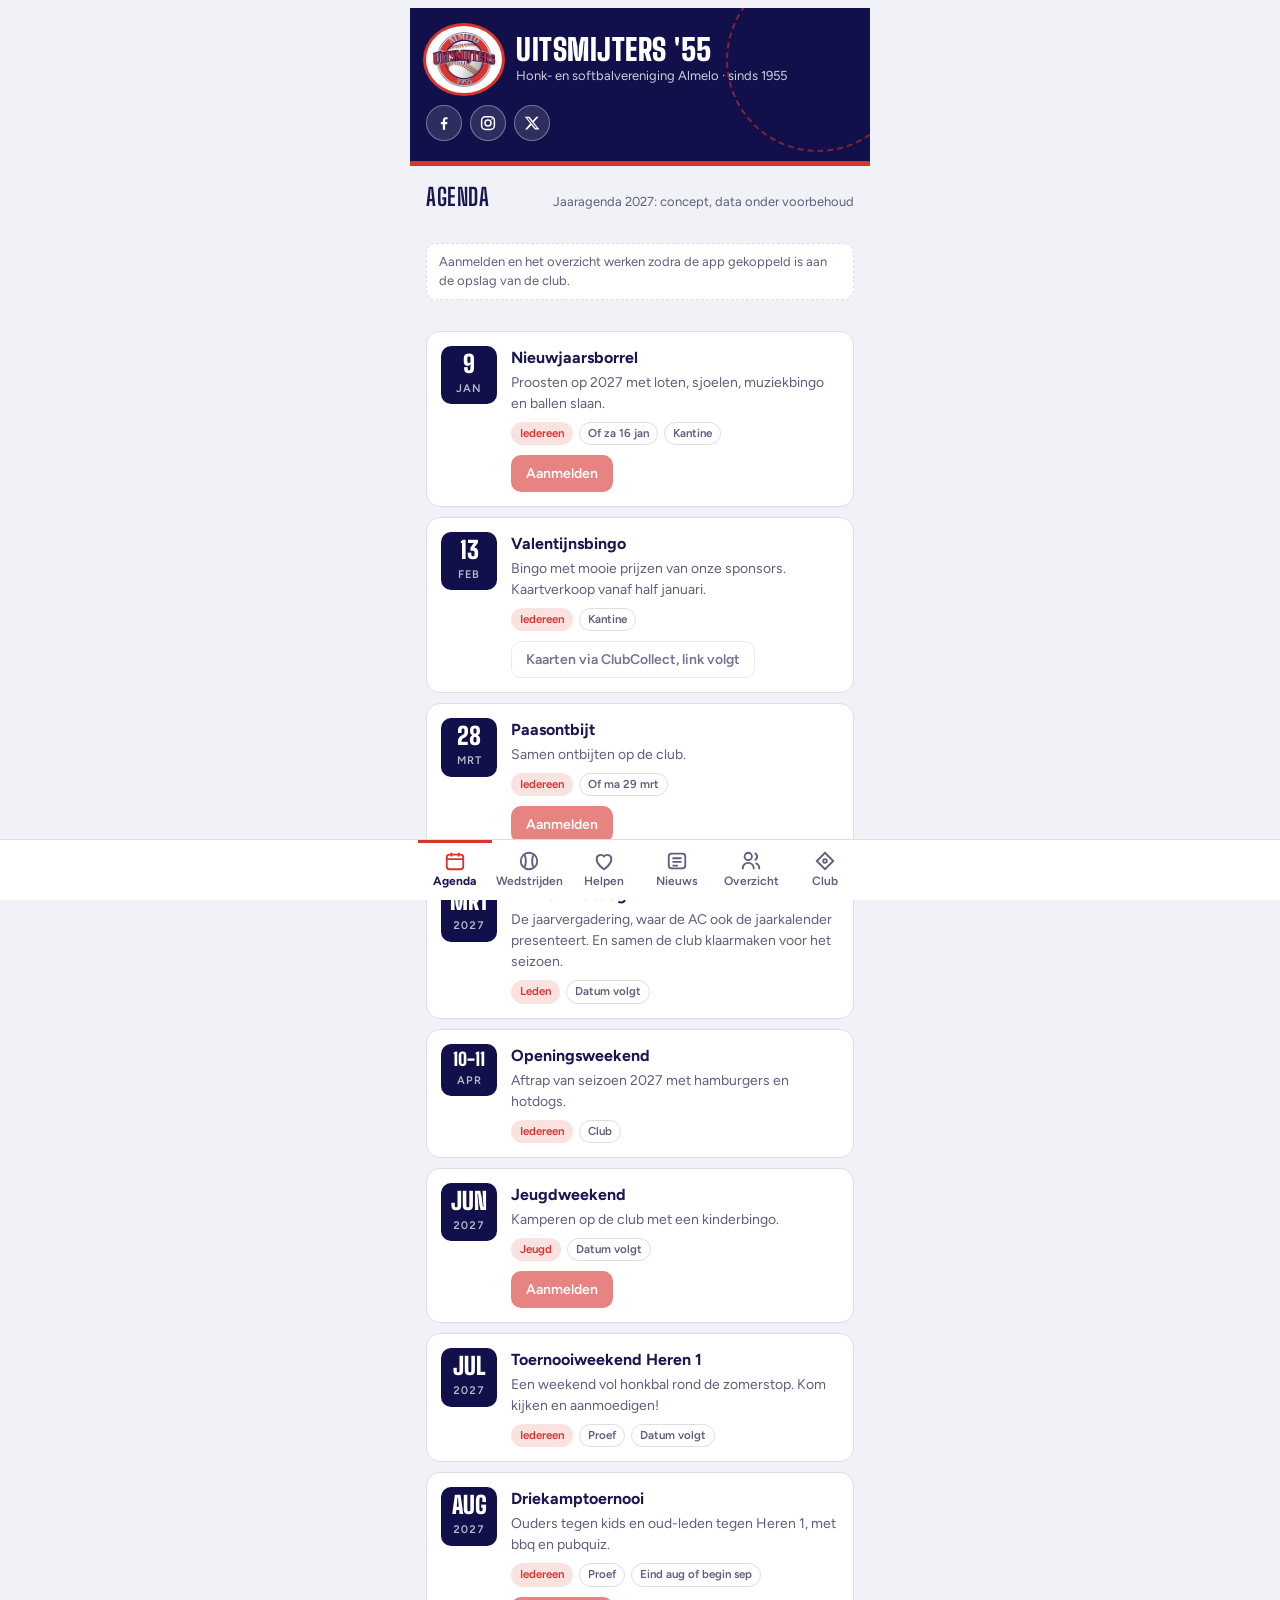
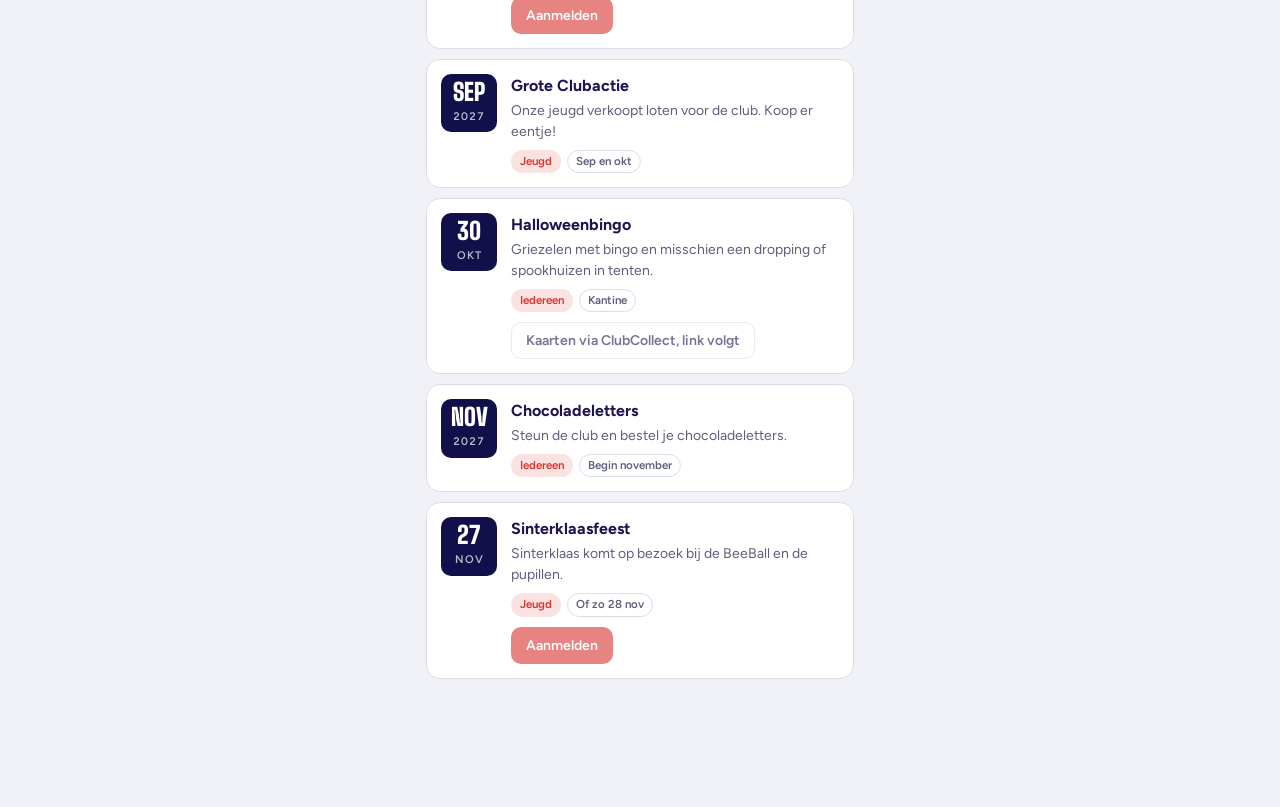
==== u55/index.html @ 9876edd7 "Clubapp Uitsmijters '55: eerste versie in u55/ - Installeerbare webapp (PWA) met tabs Agenda, Wedstr" ====
<!doctype html>
<html lang="nl">
<head>
<meta charset="utf-8">
<meta name="viewport" content="width=device-width,initial-scale=1,viewport-fit=cover">
<title>Uitsmijters '55</title>
<meta name="description" content="De clubapp van honk- en softbalvereniging Uitsmijters '55 uit Almelo: agenda, wedstrijden, vrijwilligersdiensten en nieuws.">
<meta name="theme-color" content="#12104a">
<link rel="manifest" href="manifest.webmanifest">
<link rel="icon" href="icons/icon-192.png">
<link rel="apple-touch-icon" href="icons/apple-touch-icon.png">
<meta name="apple-mobile-web-app-capable" content="yes">
<meta name="apple-mobile-web-app-title" content="U55">
<link rel="preconnect" href="https://fonts.googleapis.com">
<link rel="stylesheet" href="https://fonts.googleapis.com/css2?family=Big+Shoulders+Display:wght@700;900&family=Figtree:wght@400;500;600;700&display=swap">
<link rel="stylesheet" href="style.css">
</head>
<body>
<div class="app">
  <header class="top wrap">
    <div class="brand">
      <img class="logo" alt="Logo van de club" src="icons/logo.jpg" width="76" height="65">
      <div>
        <h1 style="color:#fff" id="clubnaam"></h1>
        <div class="sub" style="color:#fff" id="clubsub"></div>
      </div>
    </div>
    <div class="kopregel"><nav class="socials" id="socials" aria-label="Volg de club"></nav></div>
  </header>
  <main class="wrap" id="main"><p class="status">Laden...</p></main>
</div>

<nav class="tabs" aria-label="Hoofdmenu">
  <div class="inner">
    <button data-tab="agenda" aria-current="page"><svg viewBox="0 0 24 24" fill="none" stroke="currentColor" stroke-width="2" aria-hidden="true"><rect x="3" y="5" width="18" height="16" rx="3"/><path d="M3 10h18M8 3v4M16 3v4"/></svg>Agenda</button>
    <button data-tab="wedstrijden"><svg viewBox="0 0 24 24" fill="none" stroke="currentColor" stroke-width="2" aria-hidden="true"><circle cx="12" cy="12" r="9"/><path d="M7 5.5c2 2 2 11 0 13M17 5.5c-2 2-2 11 0 13"/></svg>Wedstrijden</button>
    <button data-tab="helpen"><svg viewBox="0 0 24 24" fill="none" stroke="currentColor" stroke-width="2" aria-hidden="true"><path d="M12 21s-8-5-8-11a4.5 4.5 0 0 1 8-3 4.5 4.5 0 0 1 8 3c0 6-8 11-8 11z"/></svg>Helpen</button>
    <button data-tab="nieuws"><svg viewBox="0 0 24 24" fill="none" stroke="currentColor" stroke-width="2" aria-hidden="true"><rect x="3" y="4" width="18" height="16" rx="3"/><path d="M7 9h10M7 13h10M7 17h6"/></svg>Nieuws</button>
    <button data-tab="ac" hidden><svg viewBox="0 0 24 24" fill="none" stroke="currentColor" stroke-width="2" aria-hidden="true"><path d="M9 11a4 4 0 1 0 0-8 4 4 0 0 0 0 8zM3 21v-1a6 6 0 0 1 12 0v1M16 3.5a4 4 0 0 1 0 7.5M21 21v-1a6 6 0 0 0-4-5.6"/></svg>Overzicht</button>
    <button data-tab="club"><svg viewBox="0 0 24 24" fill="none" stroke="currentColor" stroke-width="2" aria-hidden="true"><path d="M12 3l9 9-9 9-9-9z"/><circle cx="12" cy="12" r="2"/></svg>Club</button>
  </div>
</nav>
<noscript><p style="padding:16px">Zet JavaScript aan om de clubapp te gebruiken.</p></noscript>
<script src="config.js"></script>
<script src="app.js"></script>
</body>
</html>
---- u55/style.css ----
/* Layout: één telefoonkolom met vaste tabbalk onderin; op desktop gecentreerd als app-scherm */
:root {
  --bg: #f1f2f7;
  --surface: #ffffff;
  --ink: #1a1652;
  --muted: #5c5f7d;
  --line: #dcdde8;
  --red: #d8342e;
  --on-red: #ffffff;
  --navy: #12104a;
  --silver: #b9bccb;
  --accent: #d8342e;
  --ok: #1d7a46;
  --t-heren: #d8342e;
  --t-u15: #1f4fa3;
  --t-u12: #13806f;
  --t-bee: #b7860b;
  --display: "Big Shoulders Display", "Arial Narrow", Impact, sans-serif;
  --body: "Figtree", system-ui, -apple-system, "Segoe UI", sans-serif;
}
@media (prefers-color-scheme: dark) { :root:not([data-theme="light"]) {
  --bg: #0b0a2c; --surface: #17154a; --ink: #eceefa; --muted: #a3a6c4; --line: #2a2766;
  --red: #ee4a43; --on-red: #ffffff; --navy: #12104a; --accent: #ff7a73; --ok: #5fd18f; --t-heren: #ff6b64; --t-u15: #7fa8ff; --t-u12: #4fd1b8; --t-bee: #f2c14e; color-scheme: dark } }
:root[data-theme="dark"] {
  --bg: #0b0a2c; --surface: #17154a; --ink: #eceefa; --muted: #a3a6c4; --line: #2a2766;
  --red: #ee4a43; --on-red: #ffffff; --navy: #12104a; --accent: #ff7a73; --ok: #5fd18f; --t-heren: #ff6b64; --t-u15: #7fa8ff; --t-u12: #4fd1b8; --t-bee: #f2c14e; color-scheme: dark }

* { box-sizing: border-box }
html, body { height: 100% }
body { background: var(--bg); color: var(--ink); font: 15px/1.5 var(--body); }
.app { max-width: 460px; margin: 0 auto; min-height: 100%; display: flex; flex-direction: column; background: var(--bg); }
.wrap { padding-left: max(16px, env(safe-area-inset-left, 0px)); padding-right: max(16px, env(safe-area-inset-right, 0px)); }

header.top { background: var(--navy); color: #fff; padding-block: 18px 20px; position: relative; overflow: hidden; border-bottom: 5px solid var(--red); }
header.top::after { content: ""; position: absolute; right: -40px; top: -40px; width: 180px; height: 180px; border-radius: 50%; border: 2px dashed rgba(216,52,46,.55); pointer-events: none; }
header.top .brand { display: flex; align-items: center; gap: 14px; position: relative; z-index: 1; }
.logo { width: 76px; height: auto; flex: none; background: #fff; border-radius: 50%; padding: 6px; box-shadow: 0 0 0 3px var(--red); }
header.top h1 { font: 900 30px/1 var(--display); letter-spacing: .5px; margin: 0; text-transform: uppercase; }
header.top .kopregel { display: flex; align-items: center; justify-content: space-between; gap: 10px; flex-wrap: wrap; margin-top: 12px; position: relative; z-index: 1; }
header.top .kopregel .demo { margin-top: 0; }
header.top .socials { display: flex; gap: 8px; }
header.top .socials a { width: 36px; height: 36px; border-radius: 50%; display: grid; place-items: center; background: rgba(255,255,255,.12); border: 1px solid rgba(255,255,255,.35); color: #fff; }
header.top .socials a:hover, header.top .socials a:focus-visible { background: var(--red); border-color: var(--red); }
header.top .socials svg { width: 18px; height: 18px; }
header.top .sub { font-size: 13px; opacity: .8; margin-top: 2px; }
.demo { position: relative; z-index: 1; margin-top: 14px; display: inline-flex; gap: 6px; align-items: center; background: var(--red); color: var(--on-red); font-weight: 700; font-size: 12px; padding: 4px 10px; border-radius: 999px; letter-spacing: .3px; }

main { flex: 1; padding-block: 18px 110px; display: flex; flex-direction: column; gap: 18px; }
h2 { font: 700 24px/1.1 var(--display); text-transform: uppercase; letter-spacing: .6px; margin: 0; text-wrap: balance; }
.section-head { display: flex; justify-content: space-between; align-items: baseline; gap: 12px; }
.small { font-size: 13px; color: var(--muted); }

.list { display: flex; flex-direction: column; gap: 10px; }
.item { background: var(--surface); border: 1px solid var(--line); border-radius: 14px; padding: 14px; display: grid; grid-template-columns: 56px 1fr; gap: 14px; align-items: start; }
.date { text-align: center; border-radius: 10px; background: var(--navy); color: #fff; padding-block: 6px; font-variant-numeric: tabular-nums; }
.date b { display: block; font: 900 24px/1 var(--display); text-transform: uppercase; white-space: nowrap; }
.date b.lang { font-size: 18px; }
.date span { font-size: 11px; text-transform: uppercase; letter-spacing: 1px; color: var(--silver); font-weight: 600; }
.item h3 { margin: 0 0 2px; font-size: 16px; }
.item p { margin: 0; color: var(--muted); font-size: 14px; min-width: 0; }
.tags { display: flex; flex-wrap: wrap; gap: 6px; margin-top: 8px; }
.tag { font-size: 11.5px; font-weight: 600; padding: 2px 8px; border-radius: 999px; border: 1px solid var(--line); color: var(--muted); }
.tag.wie { border-color: transparent; background: color-mix(in srgb, var(--accent) 14%, transparent); color: var(--accent); }
.row { display: flex; gap: 8px; margin-top: 10px; flex-wrap: wrap; }

button, .btn { font: 600 14px var(--body); border-radius: 10px; padding: 9px 14px; border: 1px solid var(--line); background: var(--surface); color: var(--ink); cursor: pointer; text-decoration: none; display: inline-flex; align-items: center; gap: 6px; }
button.primary, a.btn.primary { background: var(--red); color: var(--on-red); border-color: transparent; }
button:focus-visible, .btn:focus-visible, input:focus-visible, select:focus-visible { outline: 3px solid var(--accent); outline-offset: 2px; }
button:disabled { opacity: .6; cursor: not-allowed; }
button.done { background: transparent; color: var(--ok); border-color: var(--ok); }

.slots { display: flex; flex-direction: column; gap: 8px; margin-top: 10px; }
.slot { display: flex; justify-content: space-between; align-items: center; gap: 10px; padding: 8px 10px; border-radius: 10px; background: var(--bg); font-size: 14px; }

.takenlijst { border-top: 5px solid var(--navy); }
.takenlijst.ac { border-top-color: var(--red); }
.takenlijst h3 { margin: 0; font-size: 18px; }
.waarschuwing { margin-top: 8px; padding: 8px 10px; border-radius: 10px; font-size: 13px; font-weight: 600; background: rgba(216, 52, 46, .10); border: 1px solid rgba(216, 52, 46, .30); color: var(--ink); }
.taak { display: flex; align-items: flex-start; gap: 10px; padding: 9px 10px; border-radius: 10px; background: var(--bg); font-size: 14px; }
.taak input[type=checkbox] { width: 20px; height: 20px; margin: 1px 0 0; padding: 0; accent-color: var(--red); flex: none; }
.taak .wat { flex: 1; min-width: 0; }
.taak .meta { font-size: 12.5px; color: var(--muted); }
.taak .meta.laat { color: var(--red); font-weight: 600; }
.taak.klaar .titel { text-decoration: line-through; color: var(--muted); }
.taak button.weg { border: 0; background: none; color: var(--muted); font-size: 18px; line-height: 1; padding: 0 4px; cursor: pointer; }
.takenform { display: grid; grid-template-columns: 1fr 1fr; gap: 8px; margin-top: 10px; }
.takenform .vol { grid-column: 1 / -1; }
.takenform input { min-width: 0; width: 100%; box-sizing: border-box; }
.slot .open { color: var(--muted); font-size: 13px; }
.meter { height: 6px; border-radius: 6px; background: var(--line); overflow: hidden; margin-top: 6px; }
.meter i { display: block; height: 100%; background: var(--red); }

.news { background: var(--surface); border: 1px solid var(--line); border-radius: 14px; padding: 16px; }
.news .kicker { font-size: 11.5px; letter-spacing: 1px; text-transform: uppercase; font-weight: 700; color: var(--accent); }
.news h3 { margin: 4px 0 6px; font-size: 17px; text-wrap: balance; }
.news p { margin: 0; color: var(--muted); font-size: 14px; }
.news .newsimg { display: block; width: calc(100% + 32px); margin: -16px -16px 12px; border-radius: 14px 14px 0 0; aspect-ratio: 3 / 2; object-fit: cover; }
.news .newslink { display: inline-block; margin-top: 10px; font-size: 14px; font-weight: 600; color: var(--accent); }
.news { overflow: hidden; }

.homeplate { display: grid; grid-template-columns: 1fr auto; gap: 12px; align-items: center; background: var(--navy); color: #fff; border: 1px solid var(--line); border-radius: 14px; padding: 16px; }
.homeplate p { margin: 2px 0 0; opacity: .8; font-size: 13px; }
.homeplate a { background: var(--red); color: var(--on-red); border: none; }

.sheet { background: var(--surface); border: 1px solid var(--line); border-radius: 14px; padding: 16px; display: flex; flex-direction: column; gap: 12px; }
label { font-size: 13px; font-weight: 600; display: flex; flex-direction: column; gap: 4px; }
input, select { font: 15px var(--body); padding: 10px 12px; border-radius: 10px; border: 1px solid var(--line); background: var(--bg); color: var(--ink); }
.note { font-size: 12.5px; color: var(--muted); }
.toast { position: fixed; left: 50%; transform: translateX(-50%); bottom: calc(86px + env(safe-area-inset-bottom, 0px)); background: var(--ok); color: #fff; padding: 10px 16px; border-radius: 999px; font-weight: 600; font-size: 14px; z-index: 30; }


.chips { display: flex; gap: 6px; flex-wrap: wrap; }
.chip { font: 600 13px var(--body); padding: 6px 12px; border-radius: 999px; border: 1px solid var(--line); background: var(--surface); color: var(--ink); cursor: pointer; }
.chip[aria-pressed="true"] { background: var(--navy); color: #fff; border-color: var(--navy); }
.match { background: var(--surface); border: 1px solid var(--line); border-radius: 14px; padding: 12px 14px; display: flex; flex-direction: column; gap: 6px; }
.match .meta { display: flex; justify-content: space-between; gap: 8px; font-size: 12.5px; color: var(--muted); flex-wrap: wrap; }
.match .line { display: grid; grid-template-columns: 1fr auto; gap: 8px; align-items: center; font-size: 15px; }
.match .line.u55 { font-weight: 700; }
.match .score { font: 900 22px/1 var(--display); font-variant-numeric: tabular-nums; min-width: 28px; text-align: right; }
.badge { font-size: 11px; font-weight: 700; letter-spacing: .4px; text-transform: uppercase; padding: 2px 8px; border-radius: 999px; }
.badge.thuis { background: var(--red); color: var(--on-red); }
.badge.uit { border: 1px solid var(--line); color: var(--muted); }
.badge.res-w { background: color-mix(in srgb, var(--ok) 16%, transparent); color: var(--ok); }
.badge.res-l { background: color-mix(in srgb, var(--red) 14%, transparent); color: var(--red); }
.badge.res-d, .badge.res-x { border: 1px solid var(--line); color: var(--muted); }
.table-wrap { overflow-x: auto; background: var(--surface); border: 1px solid var(--line); border-radius: 14px; }
table.stand { width: 100%; border-collapse: collapse; font-size: 14px; font-variant-numeric: tabular-nums; }
table.stand th, table.stand td { padding: 8px 10px; text-align: right; border-bottom: 1px solid var(--line); white-space: nowrap; }
table.stand th:nth-child(2), table.stand td:nth-child(2) { text-align: left; white-space: normal; }
table.stand th { font-size: 11.5px; text-transform: uppercase; letter-spacing: .5px; color: var(--muted); }
table.stand tr.u55 td { font-weight: 700; background: color-mix(in srgb, var(--red) 10%, transparent); }
table.stand tr:last-child td { border-bottom: none; }
.bron { font-size: 12px; color: var(--muted); }

.weekend { background: var(--navy); color: #fff; border-radius: 16px; padding: 16px; display: flex; flex-direction: column; gap: 10px; border-left: 6px solid var(--red); }
.weekend h2 { color: #fff; }
.weekend .sub { font-size: 13px; color: var(--silver); }
.weekend .rij[class*="t-"] { border-left: 4px solid var(--tc); padding-left: 10px; margin-left: -4px; }
.weekend .rij { display: grid; grid-template-columns: 64px 1fr; gap: 12px; align-items: center; padding-top: 10px; border-top: 1px solid rgba(255,255,255,.15); }
.weekend .tijd { font: 900 20px/1 var(--display); font-variant-numeric: tabular-nums; }
.weekend .tijd span { display: block; font: 600 11px var(--body); text-transform: uppercase; letter-spacing: 1px; color: var(--silver); margin-top: 3px; }
.weekend .wie { min-width: 0; }
.weekend .wie b { display: block; font-size: 15px; }
.weekend .wie small { color: var(--silver); font-size: 12.5px; }
.weekend.uit { background: var(--surface); color: var(--ink); border: 1px solid var(--line); border-left: 6px solid var(--silver); }
.weekend.uit h2 { color: var(--ink); }
.weekend.uit .sub, .weekend.uit .tijd span, .weekend.uit .wie small { color: var(--muted); }
.weekend.uit .rij { border-top-color: var(--line); }
.match { border-left: 5px solid var(--tc, var(--line)); }
.match[class*="t-"] { background: var(--tcl); border-color: var(--tcm); border-left-color: var(--tc); }
.chip.t-heren, .chip.t-u15, .chip.t-u12 { background: var(--tcl); }
.table-wrap[class*="t-"] { border-top: 4px solid var(--tc); }
.table-wrap[class*="t-"] tr.u55 td { background: var(--tcm); }
.t-heren { --tc: var(--t-heren); --tcl: rgba(216, 52, 46, .10); --tcm: rgba(216, 52, 46, .18); }
.t-u15 { --tc: var(--t-u15); --tcl: rgba(31, 79, 163, .10); --tcm: rgba(31, 79, 163, .18); }
.t-u12 { --tc: var(--t-u12); --tcl: rgba(19, 128, 111, .10); --tcm: rgba(19, 128, 111, .18); }
.t-bee { --tc: var(--t-bee); --tcl: rgba(183, 134, 11, .12); --tcm: rgba(183, 134, 11, .20); }

.tiles { display: grid; grid-template-columns: repeat(2, minmax(0, 1fr)); gap: 10px; }
.tilegroup h3 { margin: 0 0 8px; font-size: 13px; letter-spacing: 1px; text-transform: uppercase; color: var(--muted); }
a.tile { display: flex; flex-direction: column; gap: 6px; min-height: 92px; padding: 14px; border-radius: 14px; background: var(--surface); border: 1px solid var(--line); border-top: 4px solid var(--navy); color: var(--text); text-decoration: none; }
a.tile:active { transform: scale(.98); }
a.tile:focus-visible { outline: 3px solid var(--accent); outline-offset: 2px; }
a.tile svg { width: 24px; height: 24px; color: var(--accent); flex: none; }
a.tile b { font-size: 15px; line-height: 1.25; }
a.tile span { font-size: 12.5px; color: var(--muted); line-height: 1.3; }
a.tile[class*="t-"] { background: var(--tcl); border-color: var(--tcm); border-top-color: var(--tc); }
a.tile[class*="t-"] svg { color: var(--tc); }
.tilefoot { font-size: 12.5px; color: var(--muted); text-align: center; }
.badge.team { background: var(--tcm); color: var(--tc); }
.chip.t-heren, .chip.t-u15, .chip.t-u12 { border-color: var(--tc); color: var(--tc); }
.chip[aria-pressed="true"].t-heren, .chip[aria-pressed="true"].t-u15, .chip[aria-pressed="true"].t-u12 { background: var(--tc); color: #fff; }
.weekend .wie .badge.team { vertical-align: 2px; }
.weekend:not(.uit) .badge.team { background: #fff; }
nav.tabs { position: fixed; left: 0; right: 0; bottom: 0; z-index: 20; background: var(--surface); border-top: 1px solid var(--line); padding-bottom: env(safe-area-inset-bottom, 0px); }
nav.tabs .inner { max-width: 460px; margin: 0 auto; display: grid; grid-auto-flow: column; grid-auto-columns: 1fr; padding-left: max(8px, env(safe-area-inset-left, 0px)); padding-right: max(8px, env(safe-area-inset-right, 0px)); }
nav.tabs button { border: none; background: none; border-radius: 0; flex-direction: column; gap: 2px; padding: 10px 4px 12px; color: var(--muted); font-size: 12px; justify-content: center; }
nav.tabs button svg { width: 22px; height: 22px; }
nav.tabs button[aria-current="page"] { color: var(--ink); font-weight: 700; box-shadow: inset 0 3px 0 var(--red); }
nav.tabs button[aria-current="page"] svg { color: var(--red); }
@media (prefers-reduced-motion: no-preference) { .view { animation: in .2s ease-out } @keyframes in { from { opacity: .4; transform: translateY(4px) } to { opacity: 1; transform: none } } }

/* Echte app: extra onderdelen */
.status { font-size: 13px; color: var(--muted); background: var(--surface); border: 1px dashed var(--line); border-radius: 10px; padding: 8px 12px; }
.status.fout { border-color: var(--red); color: var(--ink); }
.login { display: flex; justify-content: center; }
.login button { font-size: 13px; background: none; border: none; color: var(--muted); text-decoration: underline; }
.leeg { font-size: 14px; color: var(--muted); margin: 0; }
.bezet { color: var(--muted); font-size: 13px; font-weight: 600; }
textarea { font: 15px var(--body); padding: 10px 12px; border-radius: 10px; border: 1px solid var(--line); background: var(--bg); color: var(--ink); }
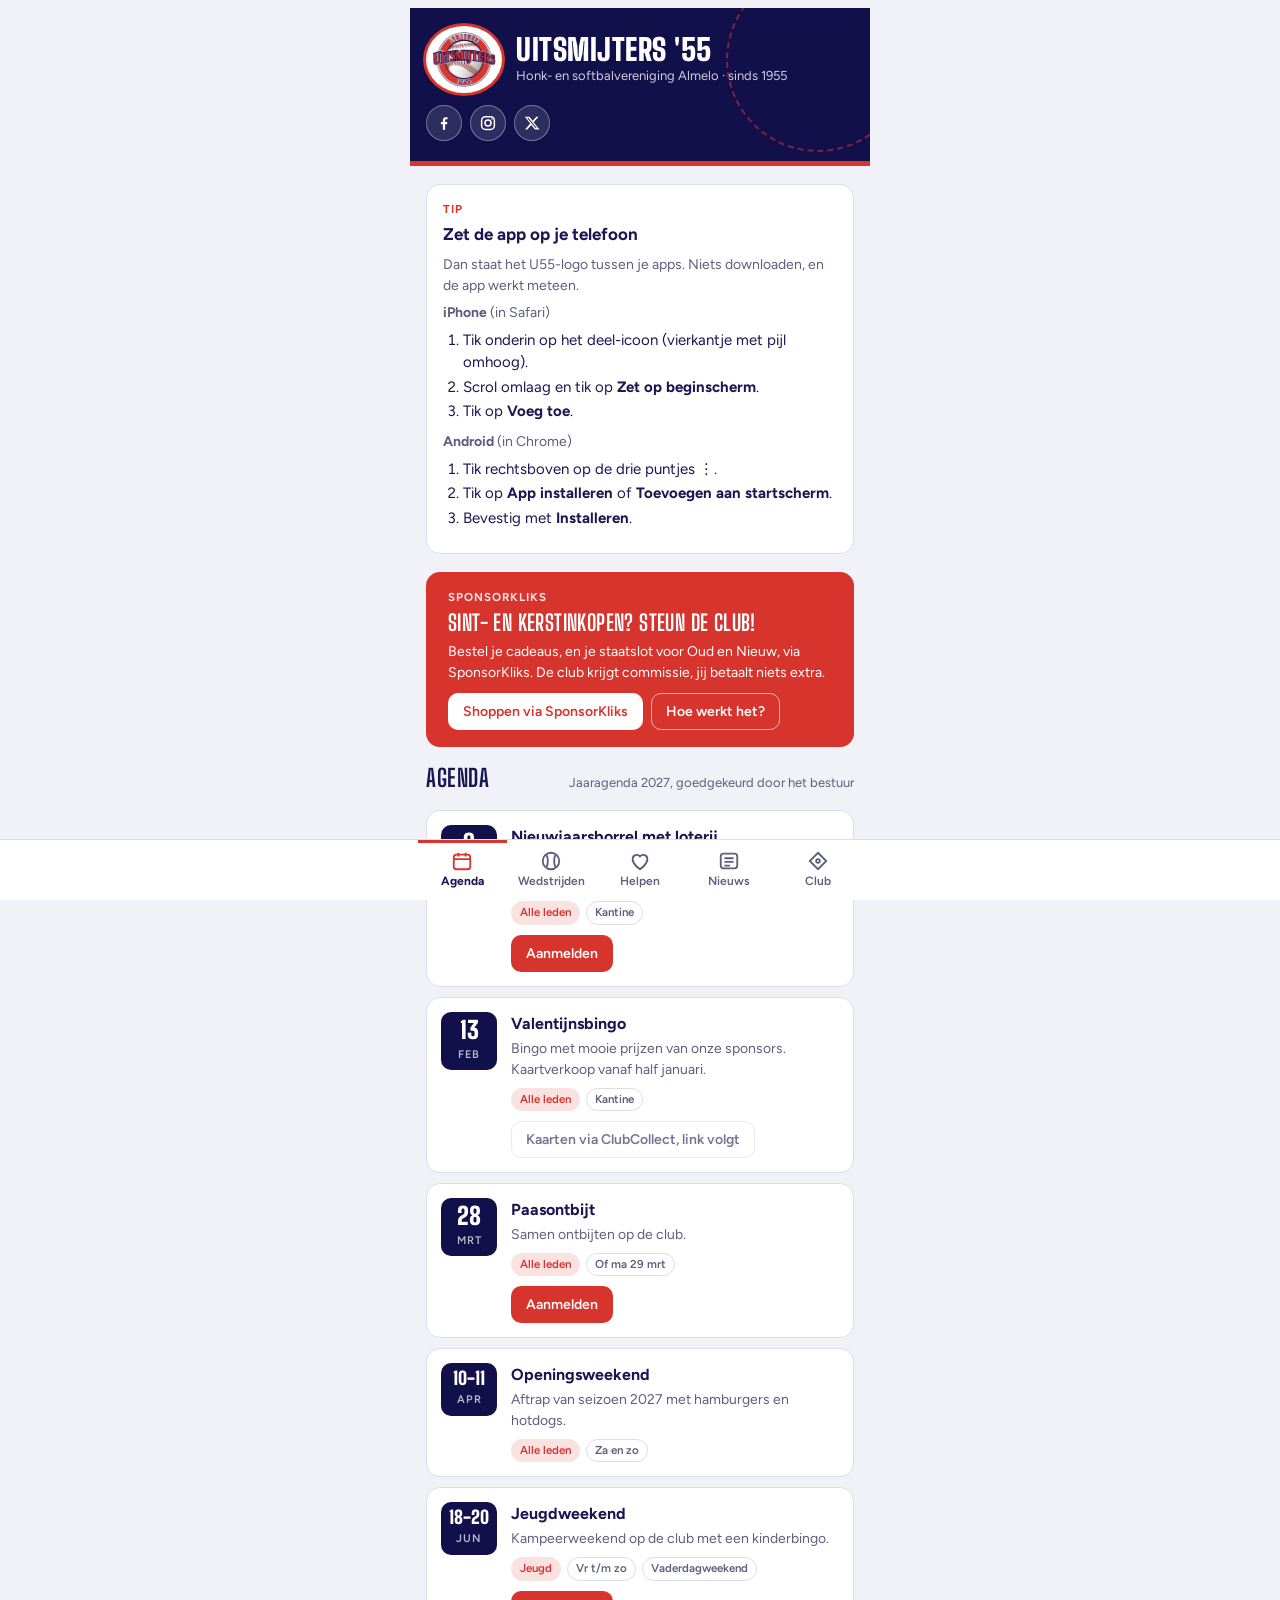
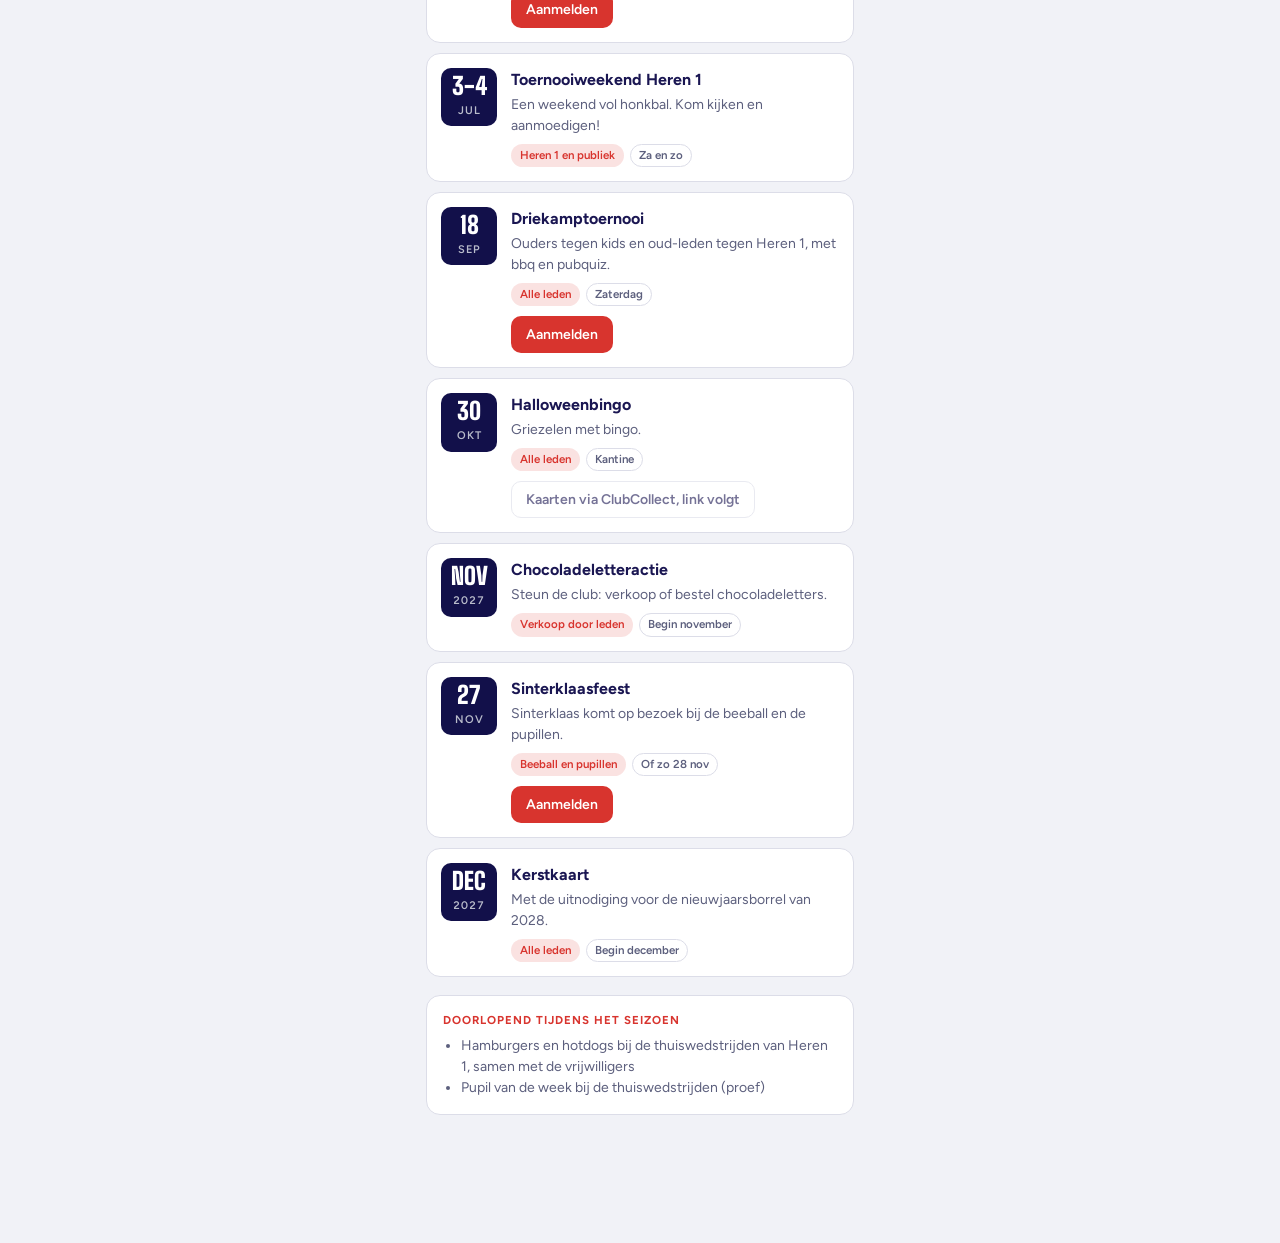
==== commit 12742604: "Geen zoomen in de app; vegen wisselt van tabblad Co-Authored-By: Claude Opus 5.5 <noreply@anthropic." ====
--- a/u55/index.html
+++ b/u55/index.html
@@ -2,7 +2,7 @@
 <html lang="nl">
 <head>
 <meta charset="utf-8">
-<meta name="viewport" content="width=device-width,initial-scale=1,viewport-fit=cover">
+<meta name="viewport" content="width=device-width,initial-scale=1,maximum-scale=1,user-scalable=no,viewport-fit=cover">
 <title>Uitsmijters '55</title>
 <meta name="description" content="De clubapp van honk- en softbalvereniging Uitsmijters '55 uit Almelo: agenda, wedstrijden, vrijwilligersdiensten en nieuws.">
 <meta name="theme-color" content="#12104a">
--- a/u55/style.css
+++ b/u55/style.css
@@ -1,3 +1,4 @@
+[hidden] { display: none !important; }
 /* Layout: één telefoonkolom met vaste tabbalk onderin; op desktop gecentreerd als app-scherm */
 :root {
   --bg: #f1f2f7;
@@ -104,7 +105,7 @@
 
 .sheet { background: var(--surface); border: 1px solid var(--line); border-radius: 14px; padding: 16px; display: flex; flex-direction: column; gap: 12px; }
 label { font-size: 13px; font-weight: 600; display: flex; flex-direction: column; gap: 4px; }
-input, select { font: 15px var(--body); padding: 10px 12px; border-radius: 10px; border: 1px solid var(--line); background: var(--bg); color: var(--ink); }
+input, select { font: 16px var(--body); padding: 10px 12px; border-radius: 10px; border: 1px solid var(--line); background: var(--bg); color: var(--ink); }
 .note { font-size: 12.5px; color: var(--muted); }
 .toast { position: fixed; left: 50%; transform: translateX(-50%); bottom: calc(86px + env(safe-area-inset-bottom, 0px)); background: var(--ok); color: #fff; padding: 10px 16px; border-radius: 999px; font-weight: 600; font-size: 14px; z-index: 30; }
 
@@ -187,4 +188,26 @@
 .login button { font-size: 13px; background: none; border: none; color: var(--muted); text-decoration: underline; }
 .leeg { font-size: 14px; color: var(--muted); margin: 0; }
 .bezet { color: var(--muted); font-size: 13px; font-weight: 600; }
-textarea { font: 15px var(--body); padding: 10px 12px; border-radius: 10px; border: 1px solid var(--line); background: var(--bg); color: var(--ink); }
+textarea { font: 16px var(--body); padding: 10px 12px; border-radius: 10px; border: 1px solid var(--line); background: var(--bg); color: var(--ink); }
+
+.sponsor { background: var(--surface); border: 1px solid var(--line); border-left: 6px solid var(--red); border-radius: 14px; padding: 16px; }
+.sponsor.actie { background: var(--red); color: #fff; border-color: var(--red); }
+.sponsor .kicker { font-size: 11.5px; letter-spacing: 1px; text-transform: uppercase; font-weight: 700; color: var(--accent); }
+.sponsor.actie .kicker { color: #fff; opacity: .85; }
+.sponsor h3 { margin: 4px 0 6px; font: 700 22px/1.1 var(--display); text-transform: uppercase; letter-spacing: .4px; text-wrap: balance; }
+.sponsor p { margin: 0; font-size: 14px; }
+.sponsor.actie a.btn.primary { background: #fff; color: var(--red); }
+.sponsor.actie a.btn:not(.primary) { background: transparent; color: #fff; border-color: rgba(255,255,255,.6); }
+
+.install ol { margin: 4px 0 8px; padding-left: 20px; }
+.install ol li { margin: 2px 0; }
+.install p { margin: 6px 0; }
+
+/* Geen in- en uitzoomen in de app; vegen tussen tabbladen */
+html, body { touch-action: pan-x pan-y; -webkit-text-size-adjust: 100%; }
+main { touch-action: pan-y; }
+.table-wrap { touch-action: pan-x pan-y; }
+@keyframes inLinks { from { opacity: .4; transform: translateX(28px); } to { opacity: 1; transform: none; } }
+@keyframes inRechts { from { opacity: .4; transform: translateX(-28px); } to { opacity: 1; transform: none; } }
+.view.veeg-links { animation: inLinks .18s ease-out; }
+.view.veeg-rechts { animation: inRechts .18s ease-out; }
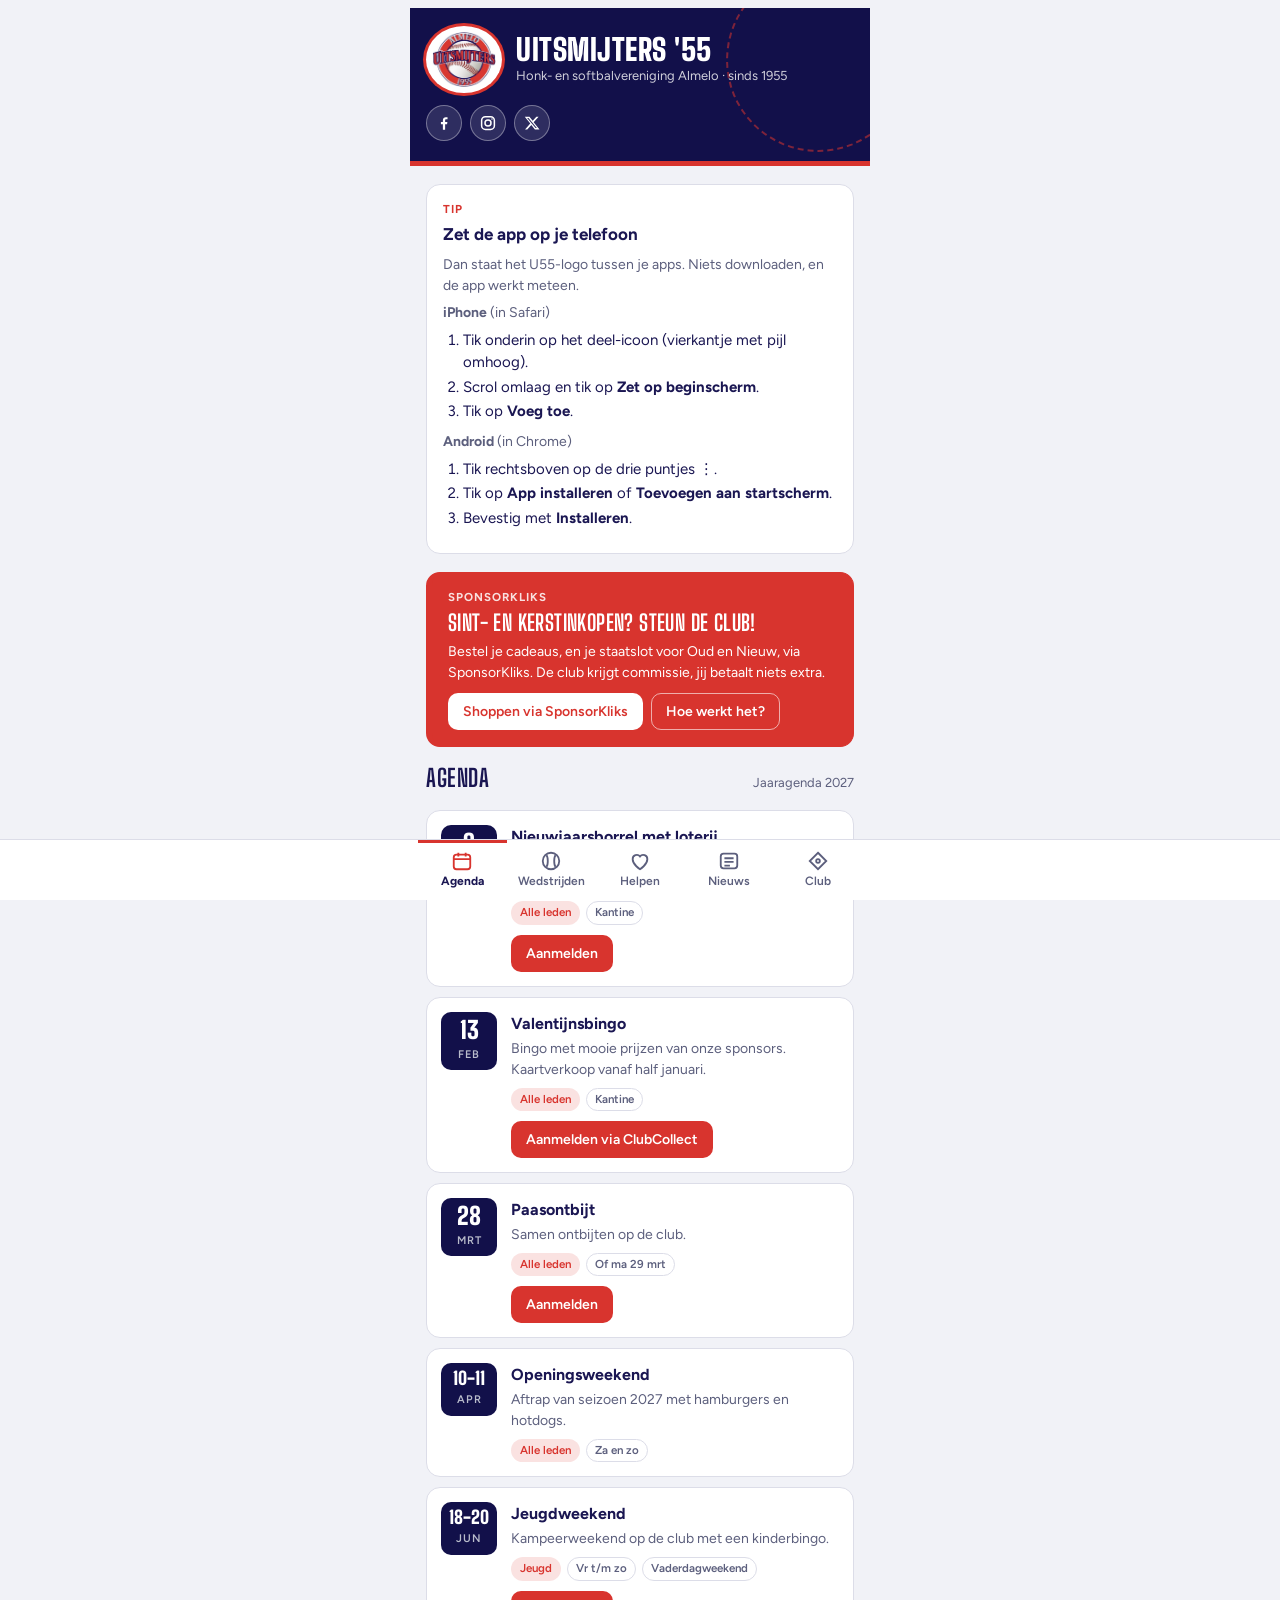
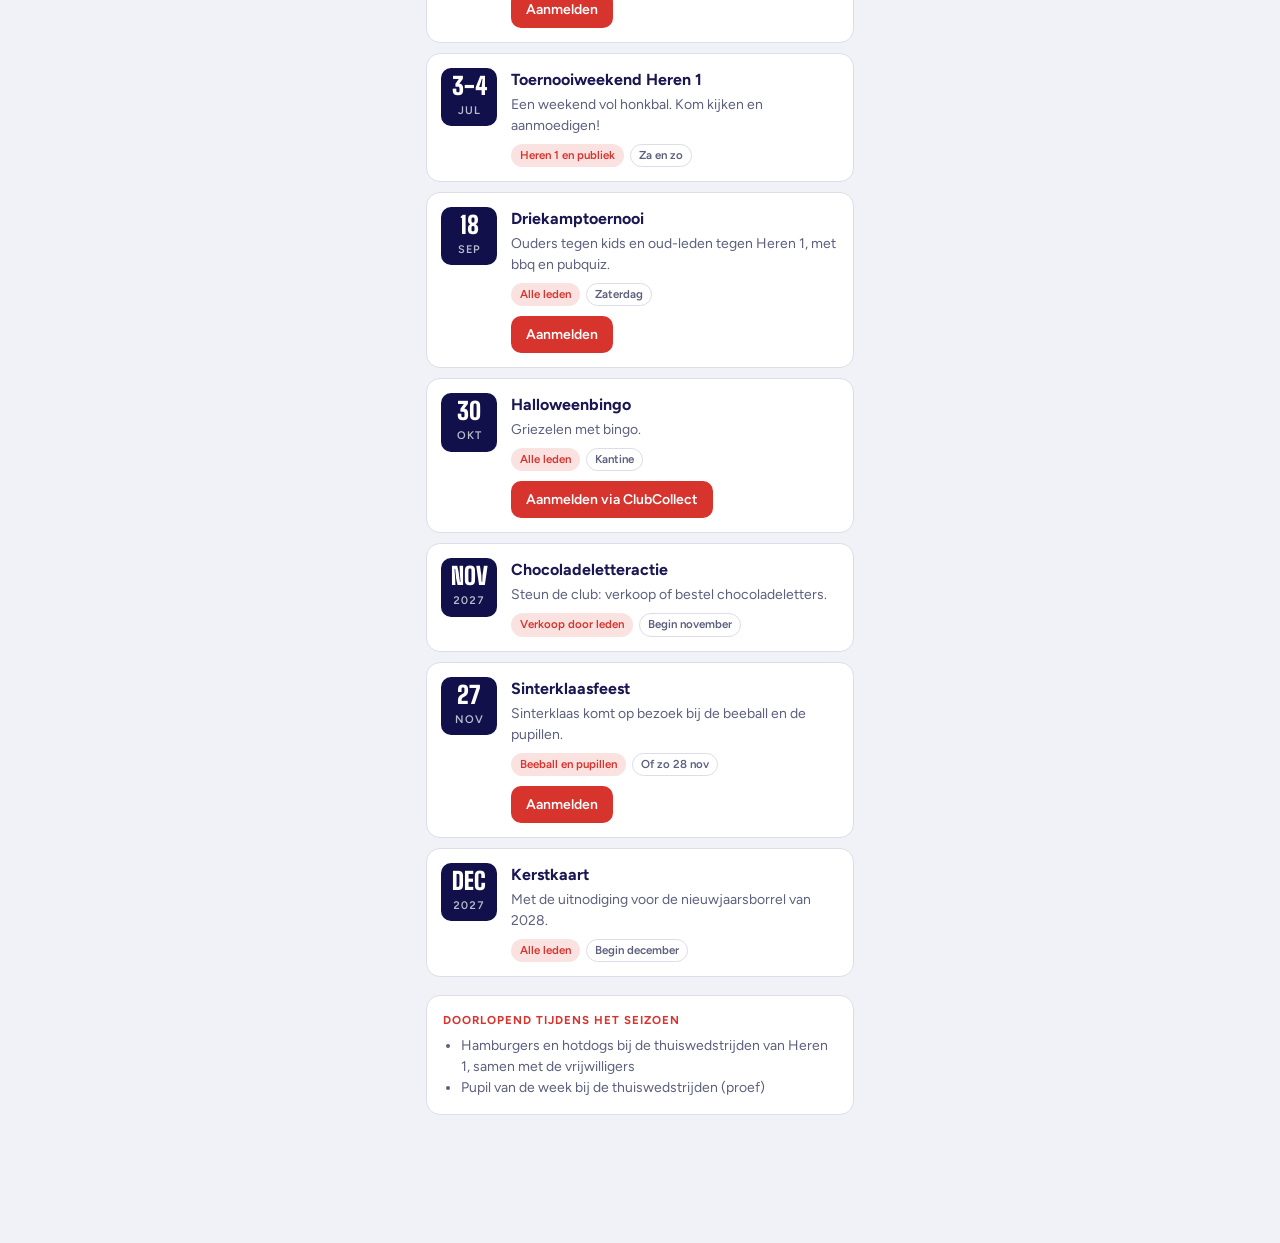
==== commit 3356a60e: "Clubapp geschikt voor meerdere clubs, met knop "Nieuwe club" - Gedeelde app in app/ (app.js, style.c" ====
--- a/u55/index.html
+++ b/u55/index.html
@@ -1,4 +1,5 @@
 <!doctype html>
+<!-- Gemaakt door scripts/build.mjs uit app/index.html: pas het sjabloon aan, niet de kopie in de map van de club. -->
 <html lang="nl">
 <head>
 <meta charset="utf-8">
--- a/u55/style.css
+++ b/u55/style.css
@@ -1,3 +1,5 @@
+/* Gemaakt door scripts/build.mjs uit app/style.css (niet hier aanpassen) */
+/* Opmaak van de clubapp, gelijk voor alle clubs. Clubkleuren komen uit <club>/config.js (kleuren) en staan in de index.html van de club. */
 [hidden] { display: none !important; }
 /* Layout: één telefoonkolom met vaste tabbalk onderin; op desktop gecentreerd als app-scherm */
 :root {
@@ -33,7 +35,7 @@
 .wrap { padding-left: max(16px, env(safe-area-inset-left, 0px)); padding-right: max(16px, env(safe-area-inset-right, 0px)); }
 
 header.top { background: var(--navy); color: #fff; padding-block: 18px 20px; position: relative; overflow: hidden; border-bottom: 5px solid var(--red); }
-header.top::after { content: ""; position: absolute; right: -40px; top: -40px; width: 180px; height: 180px; border-radius: 50%; border: 2px dashed rgba(216,52,46,.55); pointer-events: none; }
+header.top::after { content: ""; position: absolute; right: -40px; top: -40px; width: 180px; height: 180px; border-radius: 50%; border: 2px dashed color-mix(in srgb, var(--red) 55%, transparent); pointer-events: none; }
 header.top .brand { display: flex; align-items: center; gap: 14px; position: relative; z-index: 1; }
 .logo { width: 76px; height: auto; flex: none; background: #fff; border-radius: 50%; padding: 6px; box-shadow: 0 0 0 3px var(--red); }
 header.top h1 { font: 900 30px/1 var(--display); letter-spacing: .5px; margin: 0; text-transform: uppercase; }
@@ -76,7 +78,7 @@
 .takenlijst { border-top: 5px solid var(--navy); }
 .takenlijst.ac { border-top-color: var(--red); }
 .takenlijst h3 { margin: 0; font-size: 18px; }
-.waarschuwing { margin-top: 8px; padding: 8px 10px; border-radius: 10px; font-size: 13px; font-weight: 600; background: rgba(216, 52, 46, .10); border: 1px solid rgba(216, 52, 46, .30); color: var(--ink); }
+.waarschuwing { margin-top: 8px; padding: 8px 10px; border-radius: 10px; font-size: 13px; font-weight: 600; background: color-mix(in srgb, var(--red) 10%, transparent); border: 1px solid color-mix(in srgb, var(--red) 30%, transparent); color: var(--ink); }
 .taak { display: flex; align-items: flex-start; gap: 10px; padding: 9px 10px; border-radius: 10px; background: var(--bg); font-size: 14px; }
 .taak input[type=checkbox] { width: 20px; height: 20px; margin: 1px 0 0; padding: 0; accent-color: var(--red); flex: none; }
 .taak .wat { flex: 1; min-width: 0; }
@@ -191,13 +193,13 @@
 textarea { font: 16px var(--body); padding: 10px 12px; border-radius: 10px; border: 1px solid var(--line); background: var(--bg); color: var(--ink); }
 
 .sponsor { background: var(--surface); border: 1px solid var(--line); border-left: 6px solid var(--red); border-radius: 14px; padding: 16px; }
-.sponsor.actie { background: var(--red); color: #fff; border-color: var(--red); }
+.sponsor.actie { background: var(--red); color: var(--on-red); border-color: var(--red); }
 .sponsor .kicker { font-size: 11.5px; letter-spacing: 1px; text-transform: uppercase; font-weight: 700; color: var(--accent); }
-.sponsor.actie .kicker { color: #fff; opacity: .85; }
+.sponsor.actie .kicker { color: var(--on-red); opacity: .85; }
 .sponsor h3 { margin: 4px 0 6px; font: 700 22px/1.1 var(--display); text-transform: uppercase; letter-spacing: .4px; text-wrap: balance; }
 .sponsor p { margin: 0; font-size: 14px; }
-.sponsor.actie a.btn.primary { background: #fff; color: var(--red); }
-.sponsor.actie a.btn:not(.primary) { background: transparent; color: #fff; border-color: rgba(255,255,255,.6); }
+.sponsor.actie a.btn.primary { background: var(--on-red); color: var(--red); }
+.sponsor.actie a.btn:not(.primary) { background: transparent; color: var(--on-red); border-color: color-mix(in srgb, var(--on-red) 60%, transparent); }
 
 .install ol { margin: 4px 0 8px; padding-left: 20px; }
 .install ol li { margin: 2px 0; }
